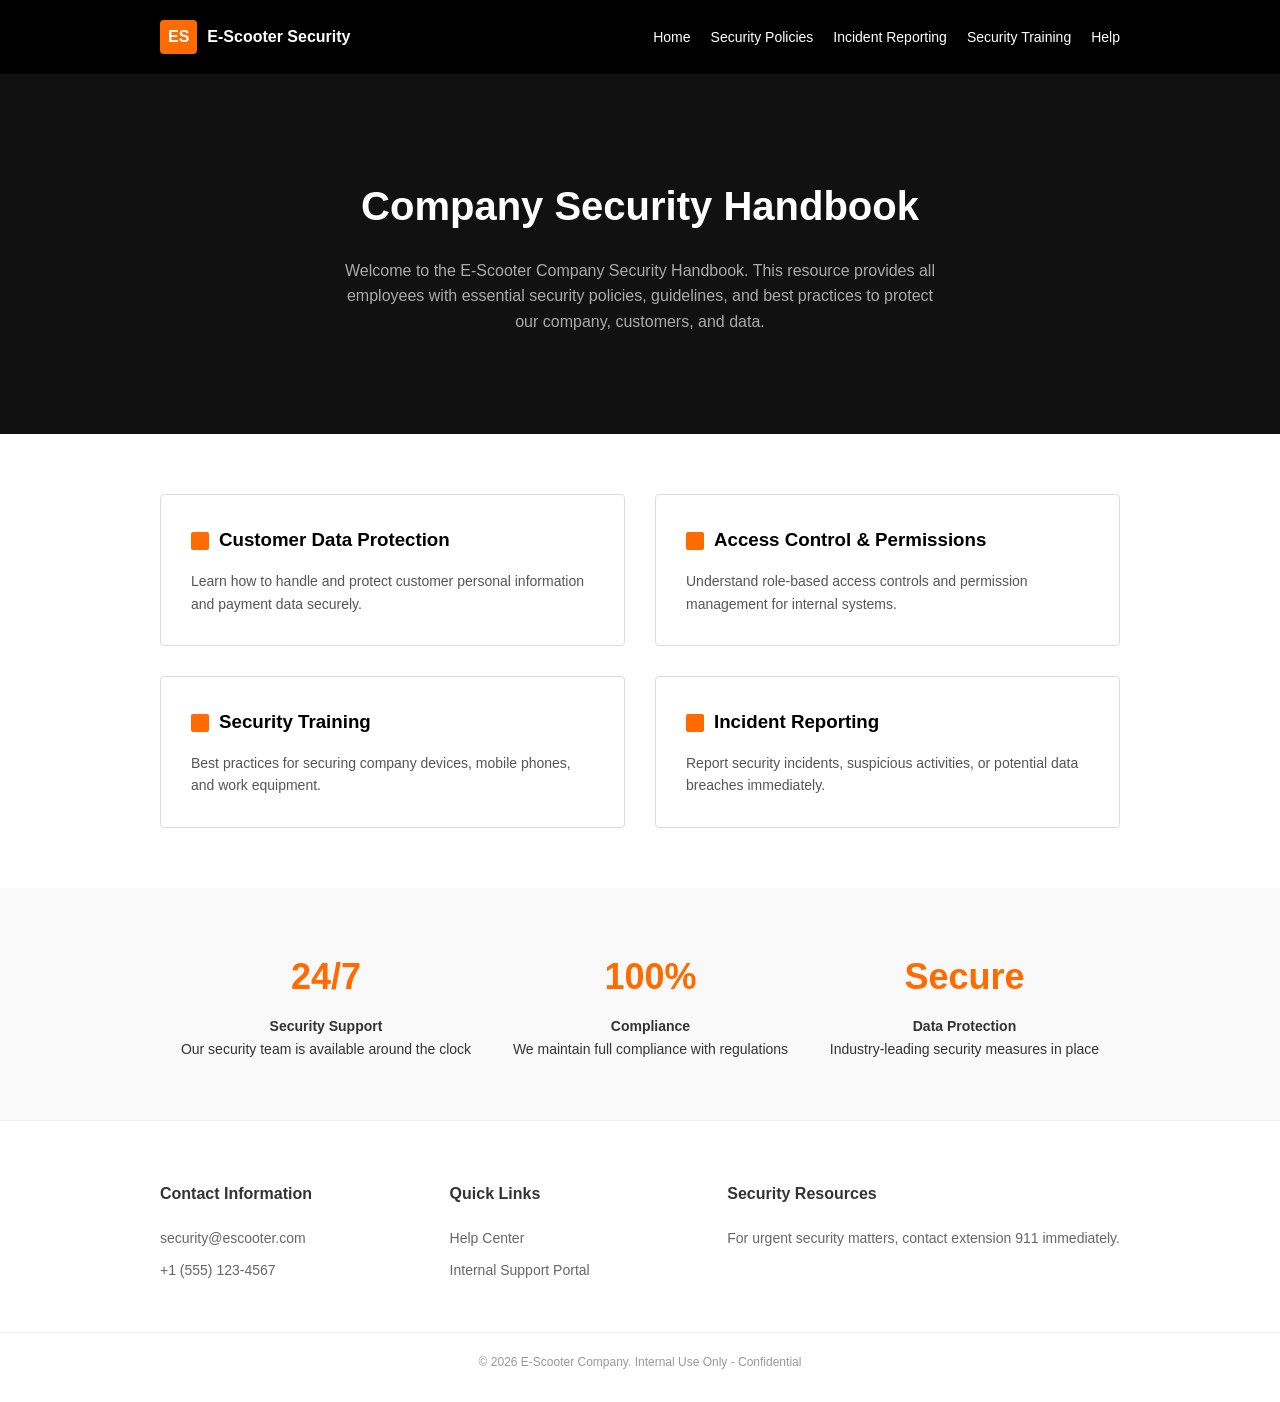
==== index.html @ 51e4af19 "Add files via upload" ====
<!DOCTYPE html>
<html lang="en">
<head>
    <meta charset="UTF-8">
    <meta name="viewport" content="width=device-width, initial-scale=1.0">
    <title>E-Scooter Security Handbook</title>
    <link rel="stylesheet" href="style.css">
</head>
<body>

    <header>
        <div class="container nav-container">
            <div class="logo">
                <span class="logo-icon">ES</span>
                <span class="logo-text">E-Scooter Security</span>
            </div>
            <nav>
                <ul>
                    <li><a href="index.html" class="active">Home</a></li>
                    <li><a href="policies.html">Security Policies</a></li>
                    <li><a href="reporting.html">Incident Reporting</a></li>
                    <li><a href="training.html">Security Training</a></li>
                    <li><a href="help.html">Help</a></li>
                </ul>
            </nav>
        </div>
    </header>

    <section class="hero">
        <div class="container">
            <h1>Company Security Handbook</h1>
            <p>Welcome to the E-Scooter Company Security Handbook. This resource provides all employees with essential security policies, guidelines, and best practices to protect our company, customers, and data.</p>
        </div>
    </section>

    <section class="main-content">
    <div class="container grid-container">
        
        <a href="policies.html" class="card" style="text-decoration: none; color: inherit;">
            <div class="card-text">
                <h3><span class="orange-box-icon"></span>Customer Data Protection</h3>
                <p>Learn how to handle and protect customer personal information and payment data securely.</p>
            </div>
        </a>

        <a href="policies.html" class="card" style="text-decoration: none; color: inherit;">
            <div class="card-text">
                <h3><span class="orange-box-icon"></span>Access Control & Permissions</h3>
                <p>Understand role-based access controls and permission management for internal systems.</p>
            </div>
        </a>

        <a href="training.html" class="card" style="text-decoration: none; color: inherit;">
            <div class="card-text">
                <h3><span class="orange-box-icon"></span>Security Training</h3>
                <p>Best practices for securing company devices, mobile phones, and work equipment.</p>
            </div>
        </a>

        <a href="reporting.html" class="card" style="text-decoration: none; color: inherit;">
            <div class="card-text">
                <h3><span class="orange-box-icon"></span>Incident Reporting</h3>
                <p>Report security incidents, suspicious activities, or potential data breaches immediately.</p>
            </div>
        </a>

    </div>
</section>

    <section class="stats">
        <div class="container stats-grid">
            <div class="stat-item">
                <h2>24/7</h2>
                <p><strong>Security Support</strong></p>
                <p>Our security team is available around the clock</p>
            </div>
            <div class="stat-item">
                <h2>100%</h2>
                <p><strong>Compliance</strong></p>
                <p>We maintain full compliance with regulations</p>
            </div>
            <div class="stat-item">
                <h2>Secure</h2>
                <p><strong>Data Protection</strong></p>
                <p>Industry-leading security measures in place</p>
            </div>
        </div>
    </section>

    <footer>
        <div class="container footer-grid">
            <div>
                <h4>Contact Information</h4>
                <p>security@escooter.com</p>
                <p>+1 (555) 123-4567</p>
            </div>
            <div>
                <h4>Quick Links</h4>
                <p><a href="help.html">Help Center</a></p>
                <p><a href="#">Internal Support Portal</a></p>
            </div>
            <div>
                <h4>Security Resources</h4>
                <p>For urgent security matters, contact extension 911 immediately.</p>
            </div>
        </div>
        <div class="copyright">
            © 2026 E-Scooter Company. Internal Use Only - Confidential
        </div>
    </footer>

</body>
</html>
---- style.css ----
* {
    margin: 0;
    padding: 0;
    box-sizing: border-box;
}

body {
    font-family: Arial, sans-serif;
    line-height: 1.6;
    color: #333;
    background-color: #ffffff;
}

.container {
    max-width: 1000px;
    margin: 0 auto;
    padding: 0 20px;
}


header {
    background-color: #000;
    color: #fff;
    padding: 20px 0;
}

.nav-container {
    display: flex;
    justify-content: space-between;
    align-items: center;
}

.logo {
    display: flex;
    align-items: center;
    font-weight: bold;
}

.logo-icon {
    background-color: #ff6b00;
    padding: 4px 8px;
    border-radius: 4px;
    margin-right: 10px;
}

nav ul {
    display: flex;
    list-style: none;
}

nav ul li {
    margin-left: 20px;
}

nav ul li a {
    color: #fff;
    text-decoration: none;
    font-size: 14px;
}

nav ul li a:hover {
    color: #ff6b00;
}


.hero {
    background-color: #111;
    color: #fff;
    text-align: center;
    padding: 100px 20px;
}

.hero h1 {
    font-size: 40px;
    margin-bottom: 20px;
}

.hero p {
    max-width: 600px;
    margin: 0 auto;
    color: #aaa;
}


.main-content {
    padding: 60px 0;
}

.grid-container {
    display: flex;
    flex-wrap: wrap;
    gap: 30px;
}

.card {
    background: #fff;
    border: 1px solid #ddd;
    border-radius: 4px;
    padding: 30px;
    flex: 1 1 calc(50% - 30px);
}

.card h3 {
    margin-bottom: 15px;
    color: #000;
}

.card p {
    font-size: 14px;
    color: #555;
}


.stats {
    padding: 60px 0;
    background-color: #f9f9f9;
    text-align: center;
}

.stats-grid {
    display: flex;
    justify-content: space-around;
}

.stat-item h2 {
    color: #ff6b00;
    font-size: 36px;
    margin-bottom: 10px;
}

.stat-item p {
    font-size: 14px;
}


footer {
    padding: 60px 0 30px;
    border-top: 1px solid #eee;
}

.footer-grid {
    display: flex;
    justify-content: space-between;
    margin-bottom: 40px;
}

.footer-grid h4 {
    margin-bottom: 20px;
    font-size: 16px;
}

.footer-grid p, .footer-grid a {
    font-size: 14px;
    color: #666;
    text-decoration: none;
    margin-bottom: 10px;
    display: block;
}

.copyright {
    text-align: center;
    font-size: 12px;
    color: #999;
    border-top: 1px solid #eee;
    padding-top: 20px;
}

.card {
      transition: all 0.3s ease;
    cursor: pointer;
}

.card:hover {
    box-shadow: 0 10px 20px rgba(0, 0, 0, 0.1);
    
    transform: translateY(-2px);
    
    border-color: #ff6b00;
}
.card:hover h3 {
    color: #ff6b00;
}

.page-content {
    padding: 40px 20px;
}

.page-title {
    font-size: 32px;
    margin-bottom: 30px;
    border-bottom: 2px solid #eee;
    padding-bottom: 10px;
}

.policy-section {
    margin-bottom: 40px;
}

.section-subtitle {
    font-size: 24px;
    margin-bottom: 15px;
    color: #333;
}

.info-box {
    padding: 25px;
    border-radius: 8px;
    margin: 20px 0;
}

.gray-box {
    background-color: #f4f4f4;
}

.orange-border-box {
    background-color: #fff8f4;
    border-left: 5px solid #ff6b00;
}

.info-box h3 {
    margin-bottom: 15px;
    font-size: 18px;
}

.info-box ul {
    padding-left: 20px;
}

.info-box li {
    margin-bottom: 8px;
}

.small-text {
    font-size: 13px;
    color: #777;
    margin-top: 10px;
}

.flex-row {
    display: flex;
    gap: 20px;
    margin-top: 20px;
}

.simple-card {
    flex: 1;
    border: 1px solid #eee;
    padding: 20px;
    border-radius: 8px;
}

.simple-card h3 {
    margin-bottom: 15px;
    font-size: 18px;
}

.questions-bar {
    background-color: #f0f0f0;
    padding: 15px;
    border-radius: 4px;
    font-size: 14px;
    margin-top: 50px;
}

.form-container {
    background: #fff;
    border: 1px solid #eee;
    padding: 30px;
    border-radius: 8px;
    margin-bottom: 40px;
}

.form-group {
    margin-bottom: 20px;
}

.form-group label {
    display: block;
    margin-bottom: 8px;
    font-weight: bold;
    font-size: 14px;
}

.form-group input, 
.form-group select, 
.form-group textarea {
    width: 100%;
    padding: 12px;
    border: 1px solid #ccc;
    border-radius: 4px;
    font-family: inherit;
}

.form-note {
    background-color: #f8f8f8;
    padding: 15px;
    font-size: 13px;
    color: #666;
    text-align: center;
    margin-bottom: 20px;
    border-radius: 4px;
}

.submit-btn {
    background-color: #ff6b00;
    color: white;
    border: none;
    padding: 15px 30px;
    font-size: 16px;
    font-weight: bold;
    border-radius: 4px;
    cursor: pointer;
    width: 100%;
    transition: background 0.3s;
}

.submit-btn:hover {
    background-color: #e66000;
}

.orange-bullets {
    list-style: none;
    padding-left: 5px !important;
}

.orange-bullets li::before {
    content: "•";
    color: #ff6b00;
    font-weight: bold;
    display: inline-block; 
    width: 1em;
    margin-left: -1em;
}

.dot-list {
    list-style-type: disc;
    padding-left: 20px;
    font-size: 14px;
    color: #555;
}

.dot-list li {
    margin-bottom: 5px;
}

.info-box h4 {
    margin-bottom: 10px;
    color: #333;
    font-size: 16px;
}
.orange-box-icon {
    display: inline-block;
    width: 18px;
    height: 18px;
    background-color: #ff6b00; 
    margin-right: 10px;
    vertical-align: middle;
    border-radius: 2px; 
}


.simple-card h3, .info-box h3, .policy-section h2 {
    display: flex;
    align-items: center;
}
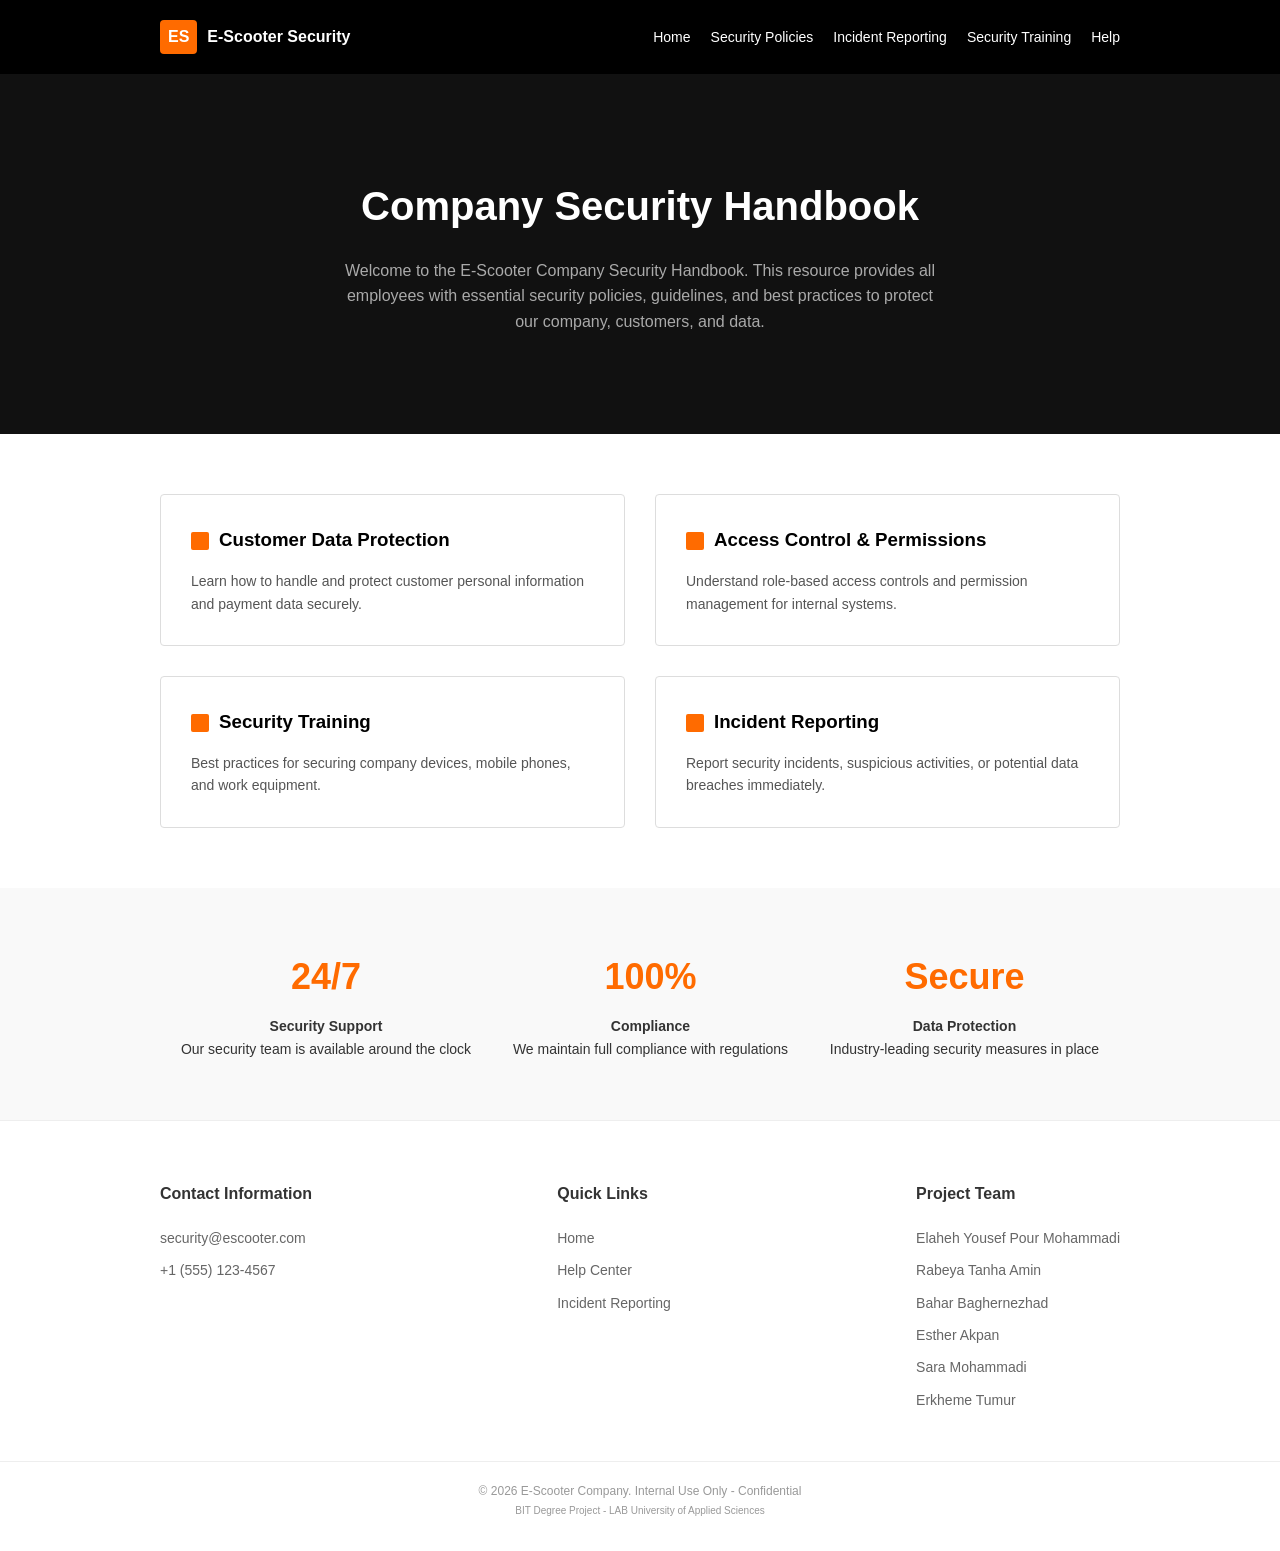
==== commit 55c2f654: "Update index.html change the footer" ====
--- a/index.html
+++ b/index.html
@@ -96,18 +96,24 @@
             </div>
             <div>
                 <h4>Quick Links</h4>
+                <p><a href="index.html">Home</a></p>
                 <p><a href="help.html">Help Center</a></p>
-                <p><a href="#">Internal Support Portal</a></p>
+                <p><a href="reporting.html">Incident Reporting</a></p>
             </div>
             <div>
-                <h4>Security Resources</h4>
-                <p>For urgent security matters, contact extension 911 immediately.</p>
+                <h4>Project Team</h4>
+                <p>Elaheh Yousef Pour Mohammadi</p>
+                <p>Rabeya Tanha Amin</p>
+                <p>Bahar Baghernezhad</p>
+				<p>Esther Akpan</p>
+				<p>Sara Mohammadi</p>
+				<p>Erkheme Tumur</p>
             </div>
         </div>
         <div class="copyright">
-            © 2026 E-Scooter Company. Internal Use Only - Confidential
+            © 2026 E-Scooter Company. Internal Use Only - Confidential <br>
+            <small>BIT Degree Project - LAB University of Applied Sciences</small>
         </div>
     </footer>
-
 </body>
-</html>+</html>
